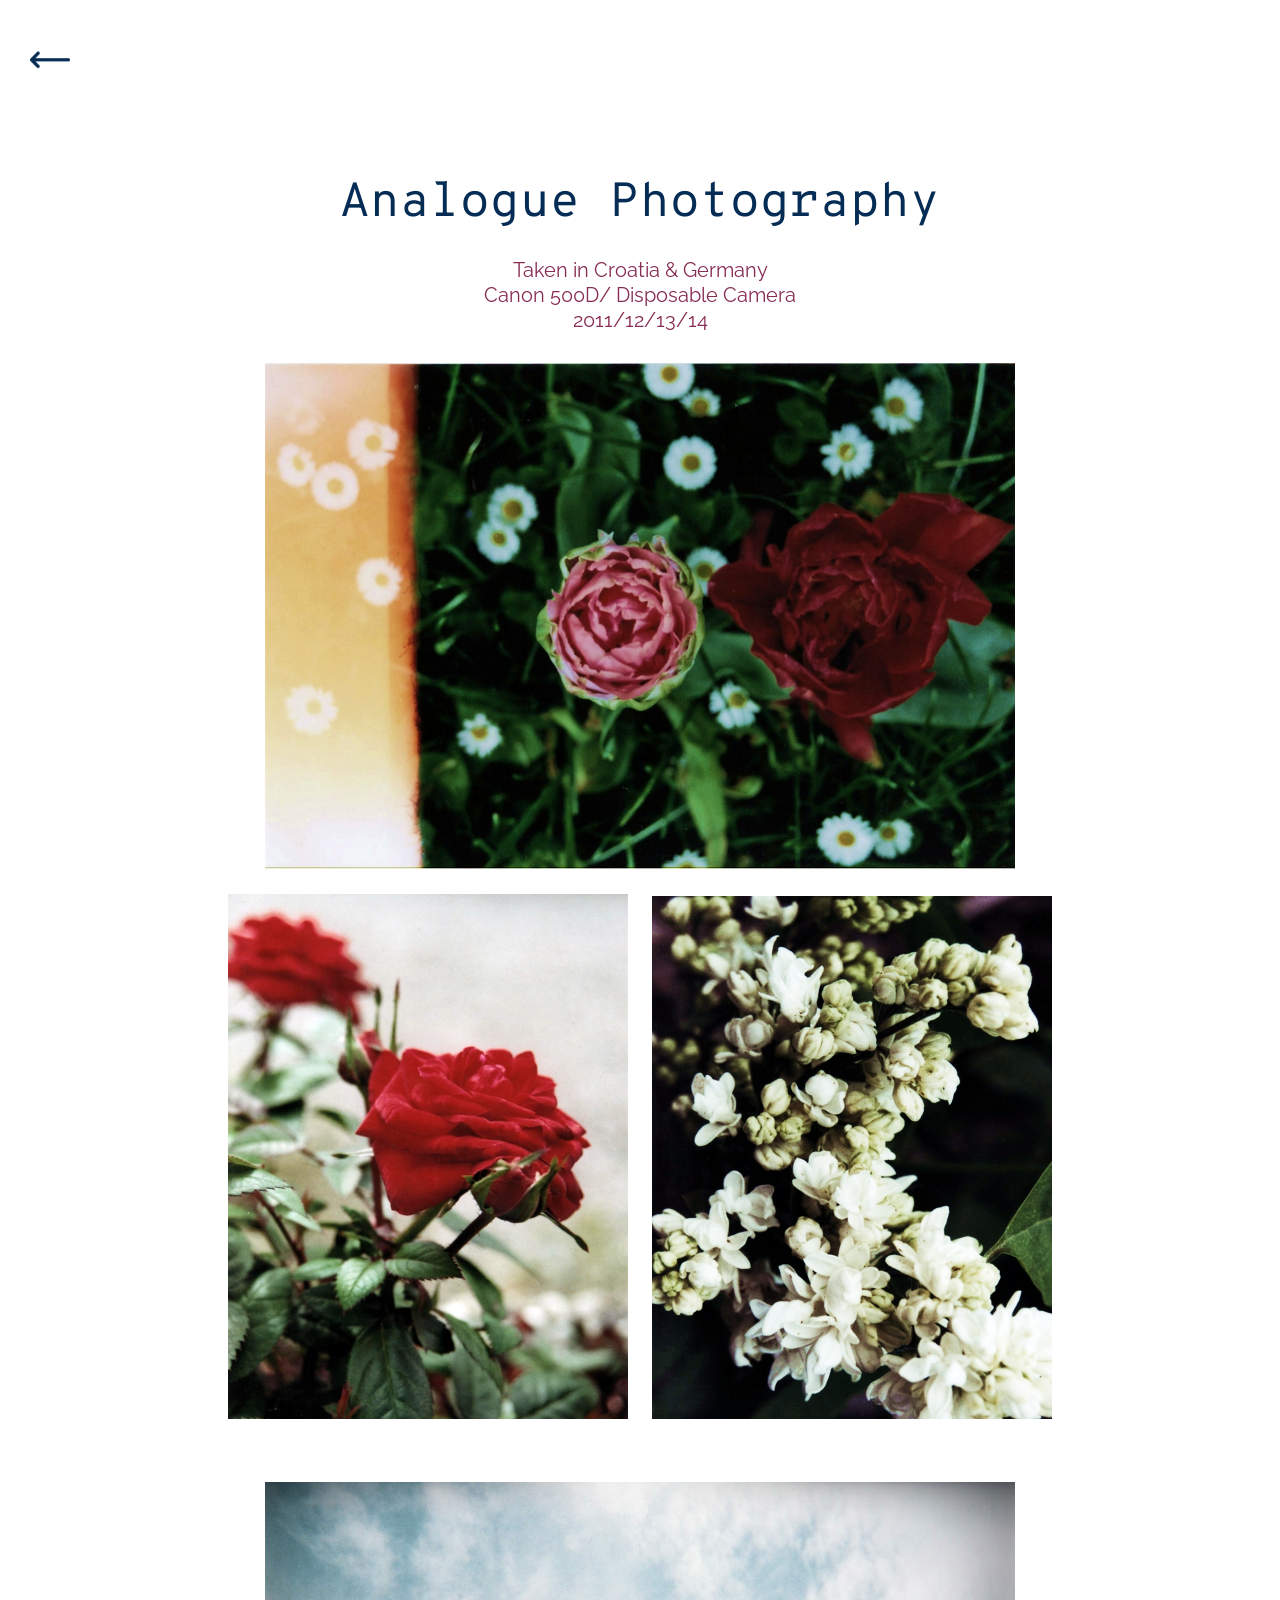
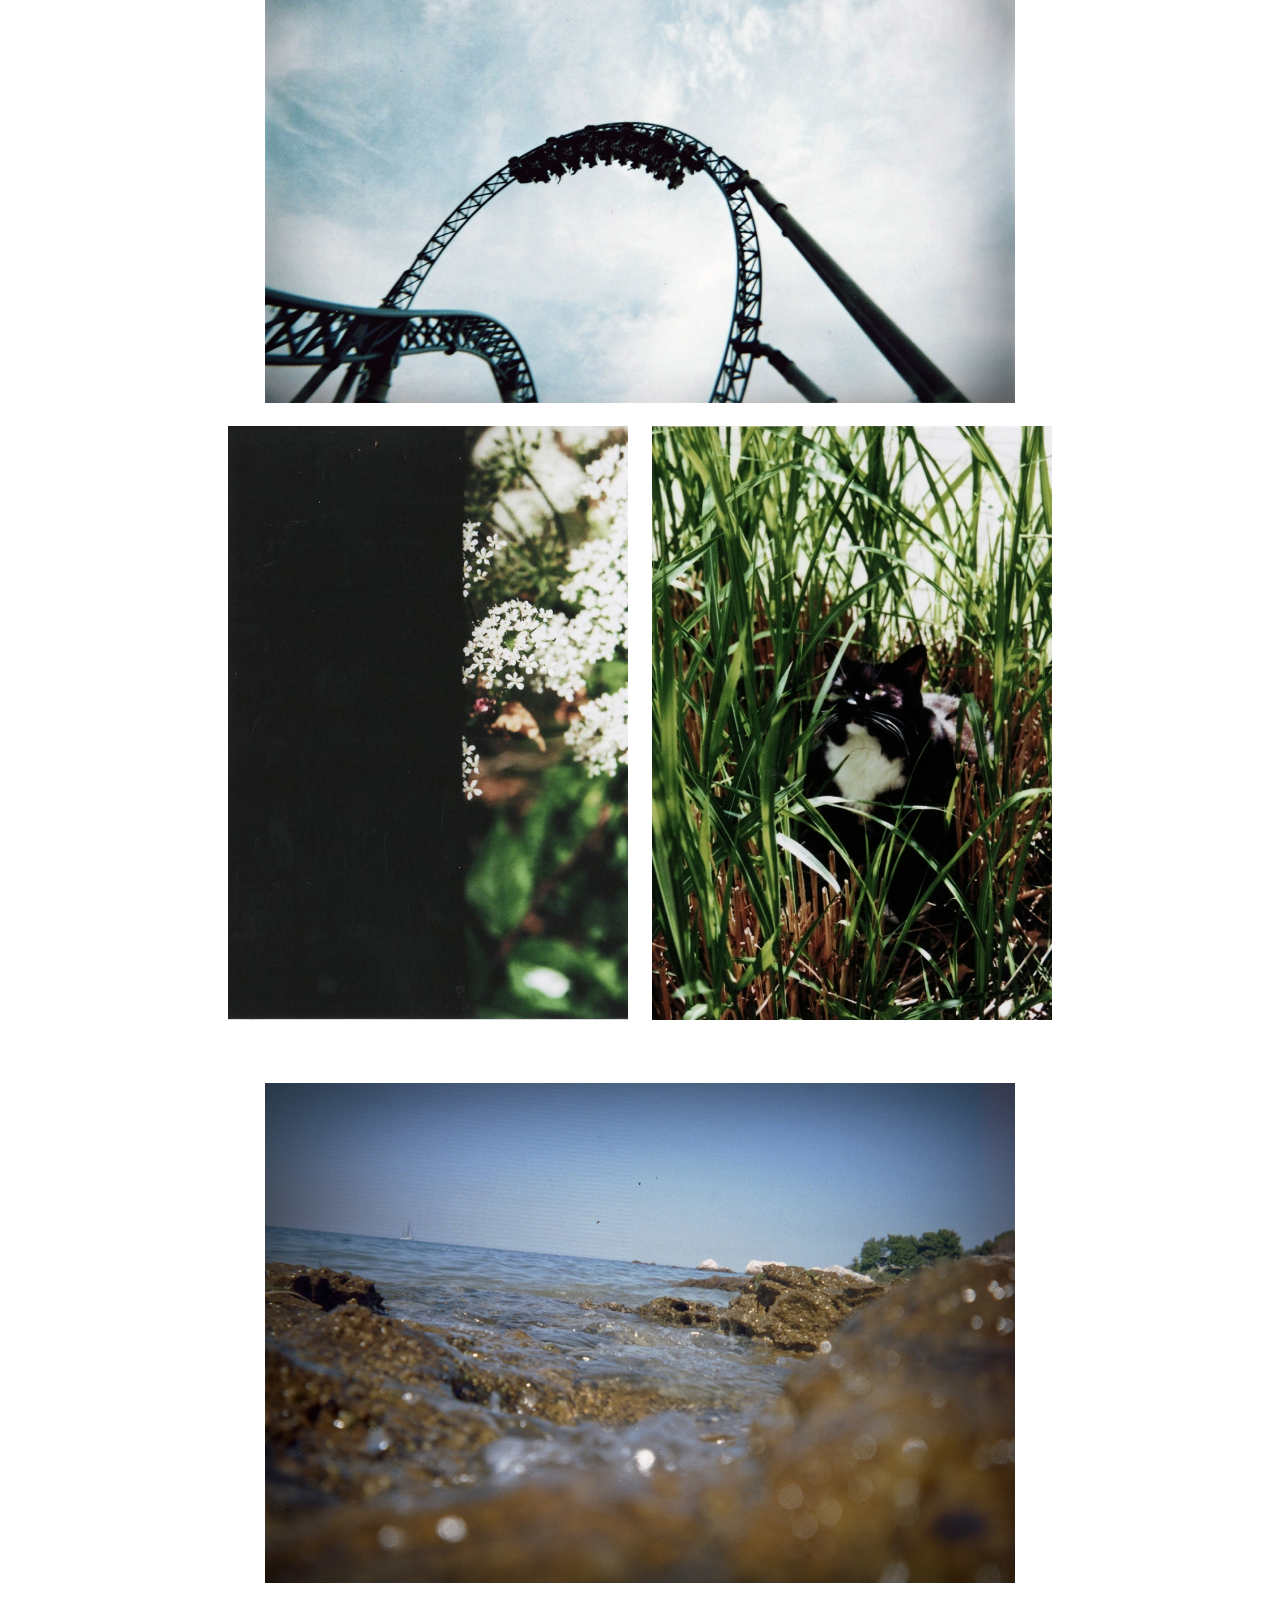
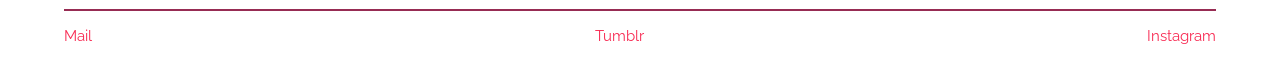
==== analoguephoto.html @ 0a477f29 "Analoge Photographie und Digitale Photographie Seiten hinzugefügt" ====
<!DOCTYPE html>
<html lang="de">

<head>
  <meta charset="utf-8">
    <title>Tabea Merly</title>
      <link rel="stylesheet" href="css/reset.css">
      <link rel="stylesheet" href="css/main.css">
      <link rel="stylesheet" type="text/css" href="https://fonts.googleapis.com/css?family=Overpass+Mono:700|Raleway">
</head>

<body>
<div class="content">

<div class="back">
  <a href="work.html">
      <img src="images/arrow.png" alt="back" height:20px width=40px>
  </a>
</div>

<h1> Analogue Photography </h1>

<div class="wrapper_analogue">
  <div align=center>
    <p> Taken in Croatia & Germany <br> Canon 500D/ Disposable Camera <br> 2011/12/13/14</p>
    <img src="images/analog1.jpeg" alt="Photo1" class="analoguephoto">
    <img src="images/analog2.jpeg" alt="Photo2" class="analoguephoto1">
    <img src="images/analog5.jpeg" alt="Photo3" class="analoguephoto1">
    <img src="images/analog3.jpeg" alt="Photo6" class="analoguephoto">
    <img src="images/analog6.jpeg" alt="Photo4" class="analoguephoto1">
    <img src="images/analog7.jpeg" alt="Photo5" class="analoguephoto1">
    <img src="images/analog4.jpg" alt="Photo7" class="analoguephoto">
  </div>
</div>

<div class="wrapper_footer">
  <footer>
    <a href="mailto:tabea.merly@gmail.com" class="mail">Mail</a>
    <a href="https://l-i-o-n-s.tumblr.com" class="tumblr" target="_blank" >Tumblr</a>
    <a href="https://www.instagram.com/freiraum/" class="instagram" target="_blank" >Instagram</a>
  </footer>
</div>

</div>

</body>

</html>
---- css/main.css ----
/*GENERAL*/
* {
  margin: 0;
}

html, body {
  height: 100%;
}

a {
  text-decoration: none;
}

a:visited {
  text-decoration: none;
}

.back {
  margin-left: 30px;
  margin-top: 50px;
  position: fixed;
  transition: transform 0.8s;
}

.back:hover {
  transform: translate(-10px, 0px);
}

h1 {
  font-family:Overpass Mono, monospace;
  color: #042c54;
  font-size: 48px;
  margin-top: 180px;
  display: flex;
  justify-content: center;
  padding-bottom: 30px;
}

h3 {
  font-family:Raleway, sans-serif;
  color: #ac2b53;
  font-size: 36px;
  display: flex;
  justify-content: center;
  padding-bottom: 20px;
}

h4 {
  font-family:Overpass Mono, monospace;
  color: #552c53;
  font-size: 20px;
  line-height: 25px;
}

p {
  font-family:Raleway, sans-serif;
  font-size: 20px;
  color: #872c53;
  line-height: 25px;
}

.content {
  display: flex;
  position: relative;
  min-height: 100%;
  flex-direction: column;
  margin: 0 auto;
  min-height: 100vh;
  padding-bottom: -45px;
}

.wrapper_footer {
  margin-right: 5%;
  margin-left: 5%;
  border-top: 2px solid #972c53;
  position: absolute;
  bottom: 0;
  width: 90%;
  height: 45px;
}

footer a{
  font-family:Raleway, sans-serif;
  font-size: 15px;
  color: #f82c54;
}

footer {
  display: flex;
  justify-content: space-between;
  padding-top: 18px;
  padding-bottom: 18px;
}

/*LANDING_PAGE*/

ul {
  font-family:Overpass Mono, monospace;
  margin-top: 125px;
  font-size: 48px;
  line-height: 3;
}

.pages {
  list-style: none;
  text-decoration: none;
}

.pages:hover {
  color: #af2b53;
}

/*ABOUT*/

.wrapper_about {
  display: flex;
  justify-content: center;
  width: 350px;
  margin-left: auto;
  margin-right: auto;
  margin-bottom: 0;
}

.text_about {
  font-family:Raleway, sans-serif;
  font-size: 20px;
  color: #872c53;
  line-height: 50px;
  list-style: none;
  text-decoration:underline;
}

/*EXPERIENCE*/

.wrapper_experience p {
  line-height: 30px;
}

.wrapper_experience {
  margin-left: 5%;
  margin-right: 5%;
  padding-bottom: 70px;
}

.education {
 float: left;
 width: 33,33%;
 padding-left: 55px;
 padding-right: 55px;
}

.internships {
  float: left;
  width: 33,33%;
  padding-left: 45px;
  padding-right: 45px;
}

.jobs {
  float: left;
  width: 33,33%;
  padding-left: 55px;
  padding-right: 55px;
}
/*CONTACT*/

.wrapper_contact {
  margin-right: 20%;
  margin-left: 20%;
  line-height: 30px;
}

/*WORK*/

.wrapper_work h3{
  font-size: 30px;
}
.projects {
  width: 200px;
  height: 200px;
  border: 1px solid #422c53;
  display: inline-block;
}

.wrapper_work {
  margin-left: 12%;
  margin-right: 12%;
  padding-bottom: 70px;
}

.overlay {
  position: absolute;
  top: 0;
  bottom: 0;
  left: 0;
  right: 0;
  width: 202px;
  height: 287px;
  opacity: 0;
  transition: .5s ease;
  background-color: white;
}

.container {
  position: relative;
  width: 33,33%;
  float: left;
  margin: 60px;
}

.container:hover .overlay {
  opacity: 1;
}

.text {
  font-family:Raleway, sans-serif;
  color: black;
  text-decoration: underline;
  font-size: 20px;
  position: absolute;
  top: 50%;
  left: 50%;
  transform: translate(-50%, -50%);
  -ms-transform: translate(-50%, -50%);
}

.text:visited {
  text-decoration: none;
}
/*WEBAPP*/

.webapp {
  width: 42%;
  height: 42%;
  float: left;
  display: inline-block;
  padding: 36px;
}
.wrapper_webapp {
  width: 1000px;
  margin-left: auto;
  margin-right: auto;
  padding-bottom: 50px;
}

/*INDESIGN*/

.wrapper_indesign {
  width: 1000px;
  margin-left: auto;
  margin-right: auto;
  padding-bottom: 70px;
}

.indesign {
  width: 21%;
  height: 21%;
  float: left;
  margin: auto;
  display: inline-block;
  margin: 17px;
  border: 1px solid #422c53;
}

/*ICONS*/

.wrapper_icons p{
  display: flex;
  justify-content: center;
}

.wrapper_icons{
  width: 1200px;
  margin-left: auto;
  margin-right: auto;
  padding-bottom: 50px;
}

.icons {
  width: 50%;
  height: 50%;
  float: left;
  margin: auto;
}

/*TYPO*/

.wrapper_typo{
  width: 900px;
  margin-left: auto;
  margin-right: auto;
  padding-bottom: 50px;
}

.typo {
  width: 50%;
  height: 50%;
  padding: 20px;
  margin: auto;
}

/*ANALOGUE*/

.wrapper_analogue {
  width: 1000px;
  margin: auto;
  padding-bottom: 50px;
}

.analoguephoto {
  padding-top: 30px;
  padding-bottom: 20px;
  width: 75%;
  height: 75%;
}

.analoguephoto1 {
  width: 40%;
  height: 40%;
  padding-left: 10px;
  padding-right: 10px;
  padding-bottom: 30px;
}

/*DIGITAL*/

.wrapper_digital {
  width: 1000px;
  margin: auto;
  padding-bottom: 50px;
}

.digitalphoto {
  padding-top: 20px;
  padding-bottom: 20px;
  width: 75%;
  height: 75%;
}

.digitalphoto1{
  width: 50%;
  height: 50%;
}
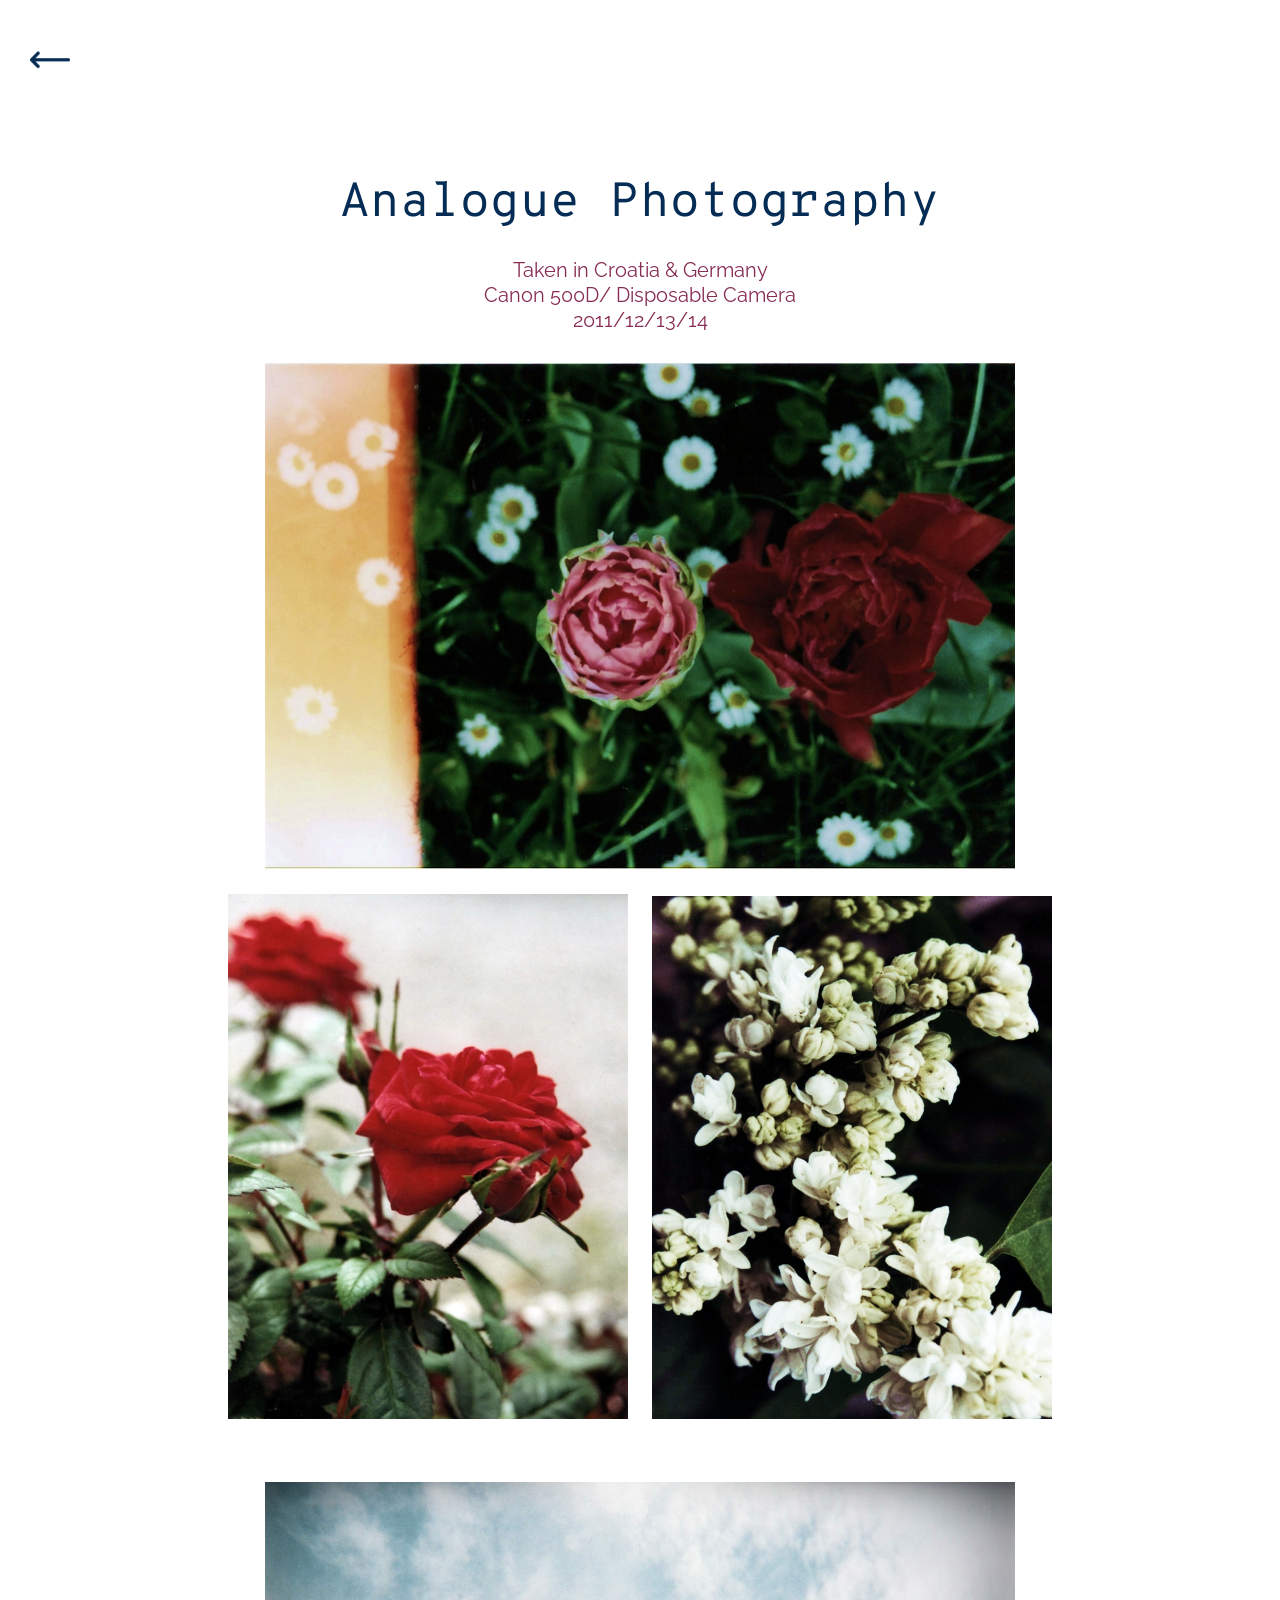
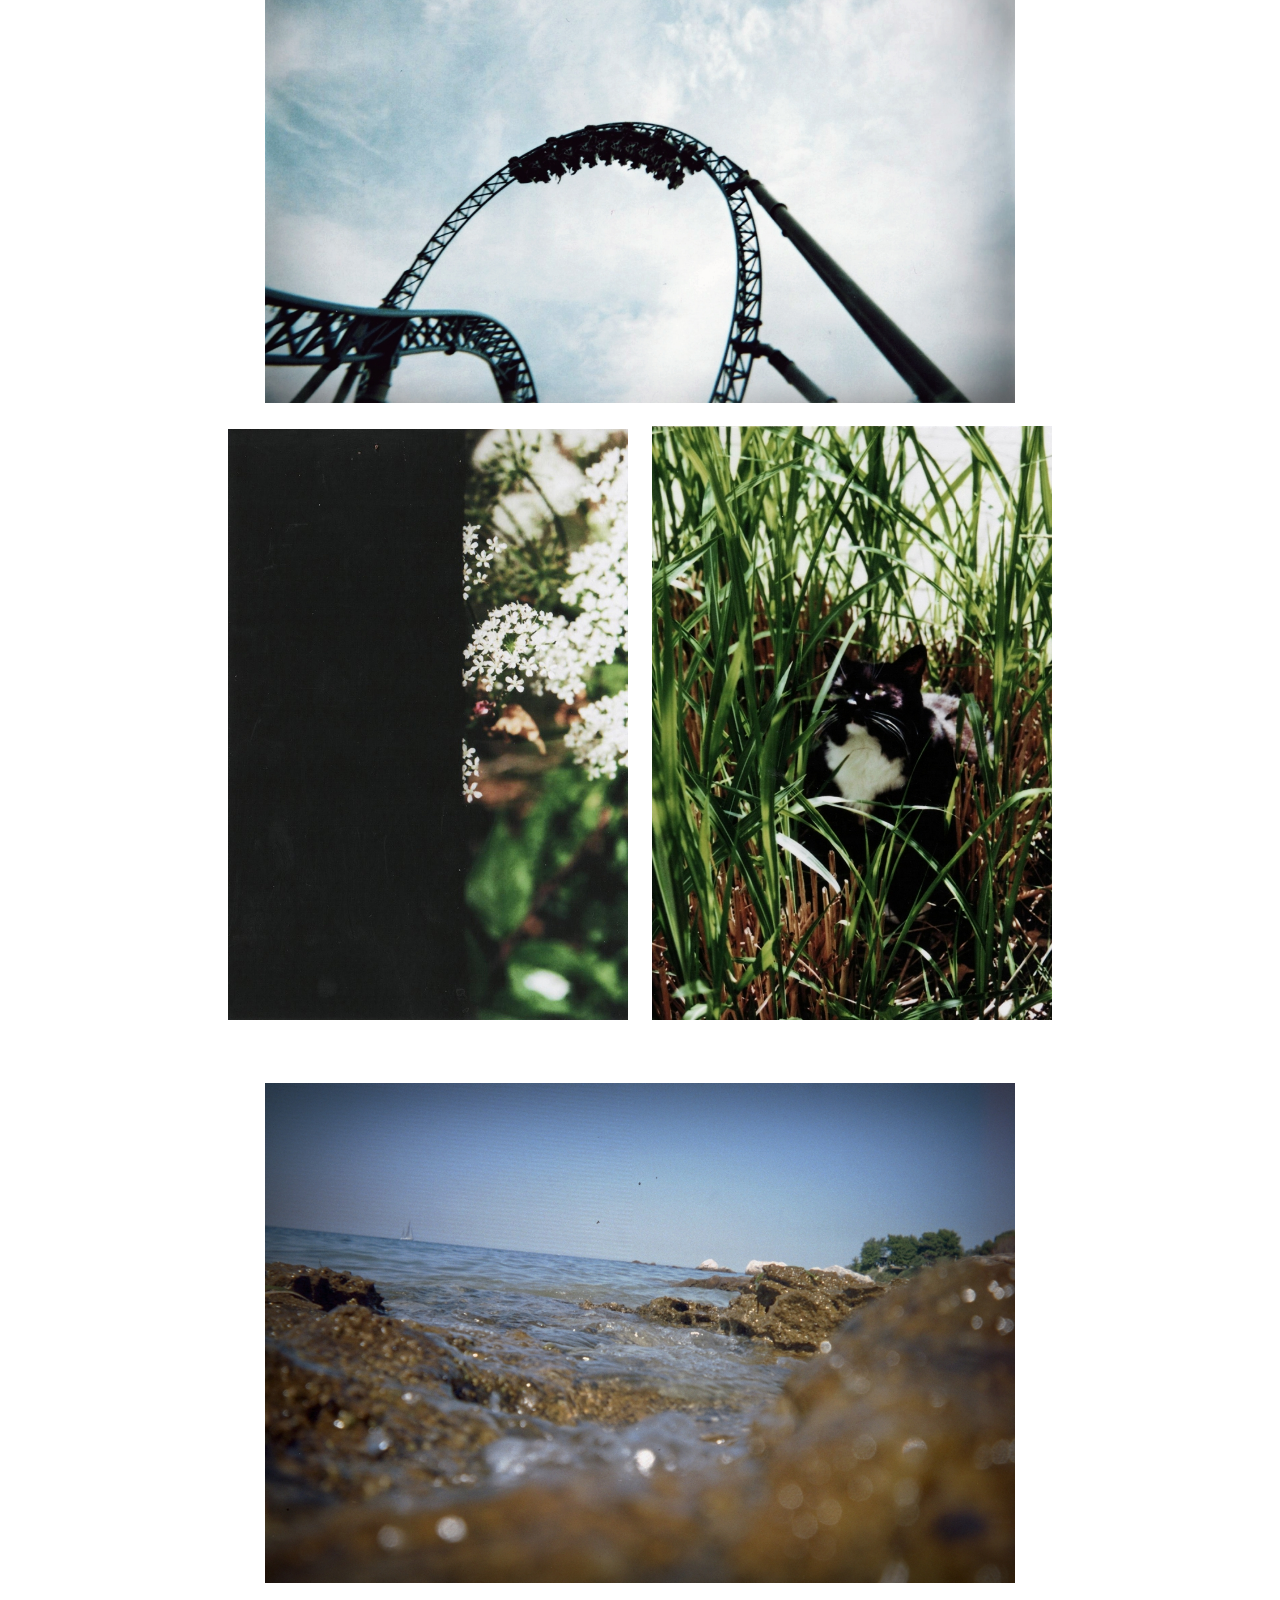
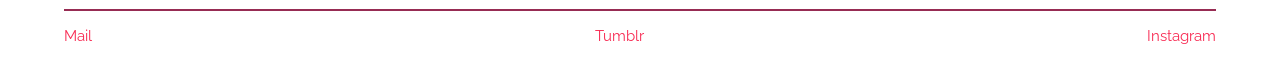
==== commit 6dfdb1e1: "Sprache geändert, Code aufgeräumt" ====
--- a/analoguephoto.html
+++ b/analoguephoto.html
@@ -1,9 +1,9 @@
 <!DOCTYPE html>
-<html lang="de">
+<html lang="en">
 
 <head>
   <meta charset="utf-8">
-    <title>Tabea Merly</title>
+    <title>Analogue Photography</title>
       <link rel="stylesheet" href="css/reset.css">
       <link rel="stylesheet" href="css/main.css">
       <link rel="stylesheet" type="text/css" href="https://fonts.googleapis.com/css?family=Overpass+Mono:700|Raleway">
@@ -14,7 +14,7 @@
 
 <div class="back">
   <a href="work.html">
-      <img src="images/arrow.png" alt="back" height:20px width=40px>
+    <img src="images/arrow.png" alt="back" height:20px width=40px>
   </a>
 </div>
 
@@ -22,7 +22,7 @@
 
 <div class="wrapper_analogue">
   <div align=center>
-    <p> Taken in Croatia & Germany <br> Canon 500D/ Disposable Camera <br> 2011/12/13/14</p>
+   <p> Taken in Croatia & Germany <br> Canon 500D/ Disposable Camera <br> 2011/12/13/14</p>
     <img src="images/analog1.jpeg" alt="Photo1" class="analoguephoto">
     <img src="images/analog2.jpeg" alt="Photo2" class="analoguephoto1">
     <img src="images/analog5.jpeg" alt="Photo3" class="analoguephoto1">
--- a/css/main.css
+++ b/css/main.css
@@ -1,11 +1,5 @@
 /*GENERAL*/
-* {
-  margin: 0;
-}
-
-html, body {
-  height: 100%;
-}
+
 
 a {
   text-decoration: none;
@@ -79,7 +73,7 @@
   height: 45px;
 }
 
-footer a{
+footer a {
   font-family:Raleway, sans-serif;
   font-size: 15px;
   color: #f82c54;
@@ -92,10 +86,13 @@
   padding-bottom: 18px;
 }
 
+
 /*LANDING_PAGE*/
+
 
 ul {
   font-family:Overpass Mono, monospace;
+  color: #042c54;
   margin-top: 125px;
   font-size: 48px;
   line-height: 3;
@@ -124,13 +121,15 @@
 .text_about {
   font-family:Raleway, sans-serif;
   font-size: 20px;
+  font-weight:bolder;
   color: #872c53;
   line-height: 50px;
   list-style: none;
-  text-decoration:underline;
-}
+}
+
 
 /*EXPERIENCE*/
+
 
 .wrapper_experience p {
   line-height: 30px;
@@ -162,19 +161,15 @@
   padding-left: 55px;
   padding-right: 55px;
 }
-/*CONTACT*/
-
-.wrapper_contact {
-  margin-right: 20%;
-  margin-left: 20%;
-  line-height: 30px;
-}
+
 
 /*WORK*/
 
-.wrapper_work h3{
+
+.wrapper_work h3 {
   font-size: 30px;
 }
+
 .projects {
   width: 200px;
   height: 200px;
@@ -190,12 +185,12 @@
 
 .overlay {
   position: absolute;
-  top: 0;
+  top: 1;
   bottom: 0;
   left: 0;
   right: 0;
   width: 202px;
-  height: 287px;
+  height: 205px;
   opacity: 0;
   transition: .5s ease;
   background-color: white;
@@ -215,7 +210,6 @@
 .text {
   font-family:Raleway, sans-serif;
   color: black;
-  text-decoration: underline;
   font-size: 20px;
   position: absolute;
   top: 50%;
@@ -227,7 +221,33 @@
 .text:visited {
   text-decoration: none;
 }
+
+
+/*ICONS*/
+
+
+.wrapper_icons p {
+  display: flex;
+  justify-content: center;
+}
+
+.wrapper_icons {
+  width: 1200px;
+  margin-left: auto;
+  margin-right: auto;
+  padding-bottom: 50px;
+}
+
+.icons {
+  width: 50%;
+  height: 50%;
+  float: left;
+  margin: auto;
+}
+
+
 /*WEBAPP*/
+
 
 .webapp {
   width: 42%;
@@ -236,6 +256,7 @@
   display: inline-block;
   padding: 36px;
 }
+
 .wrapper_webapp {
   width: 1000px;
   margin-left: auto;
@@ -243,7 +264,9 @@
   padding-bottom: 50px;
 }
 
-/*INDESIGN*/
+
+/*FLYER*/
+
 
 .wrapper_indesign {
   width: 1000px;
@@ -262,30 +285,11 @@
   border: 1px solid #422c53;
 }
 
-/*ICONS*/
-
-.wrapper_icons p{
-  display: flex;
-  justify-content: center;
-}
-
-.wrapper_icons{
-  width: 1200px;
-  margin-left: auto;
-  margin-right: auto;
-  padding-bottom: 50px;
-}
-
-.icons {
-  width: 50%;
-  height: 50%;
-  float: left;
-  margin: auto;
-}
 
 /*TYPO*/
 
-.wrapper_typo{
+
+.wrapper_typo {
   width: 900px;
   margin-left: auto;
   margin-right: auto;
@@ -299,7 +303,31 @@
   margin: auto;
 }
 
+
+/*DIGITAL*/
+
+
+.wrapper_digital {
+  width: 1000px;
+  margin: auto;
+  padding-bottom: 50px;
+}
+
+.digitalphoto {
+  padding-top: 20px;
+  padding-bottom: 20px;
+  width: 75%;
+  height: 75%;
+}
+
+.digitalphoto1 {
+  width: 50%;
+  height: 50%;
+}
+
+
 /*ANALOGUE*/
+
 
 .wrapper_analogue {
   width: 1000px;
@@ -322,22 +350,12 @@
   padding-bottom: 30px;
 }
 
-/*DIGITAL*/
-
-.wrapper_digital {
-  width: 1000px;
-  margin: auto;
-  padding-bottom: 50px;
-}
-
-.digitalphoto {
-  padding-top: 20px;
-  padding-bottom: 20px;
-  width: 75%;
-  height: 75%;
-}
-
-.digitalphoto1{
-  width: 50%;
-  height: 50%;
-}
+
+/*CONTACT*/
+
+
+.wrapper_contact {
+  margin-right: 20%;
+  margin-left: 20%;
+  line-height: 30px;
+}
